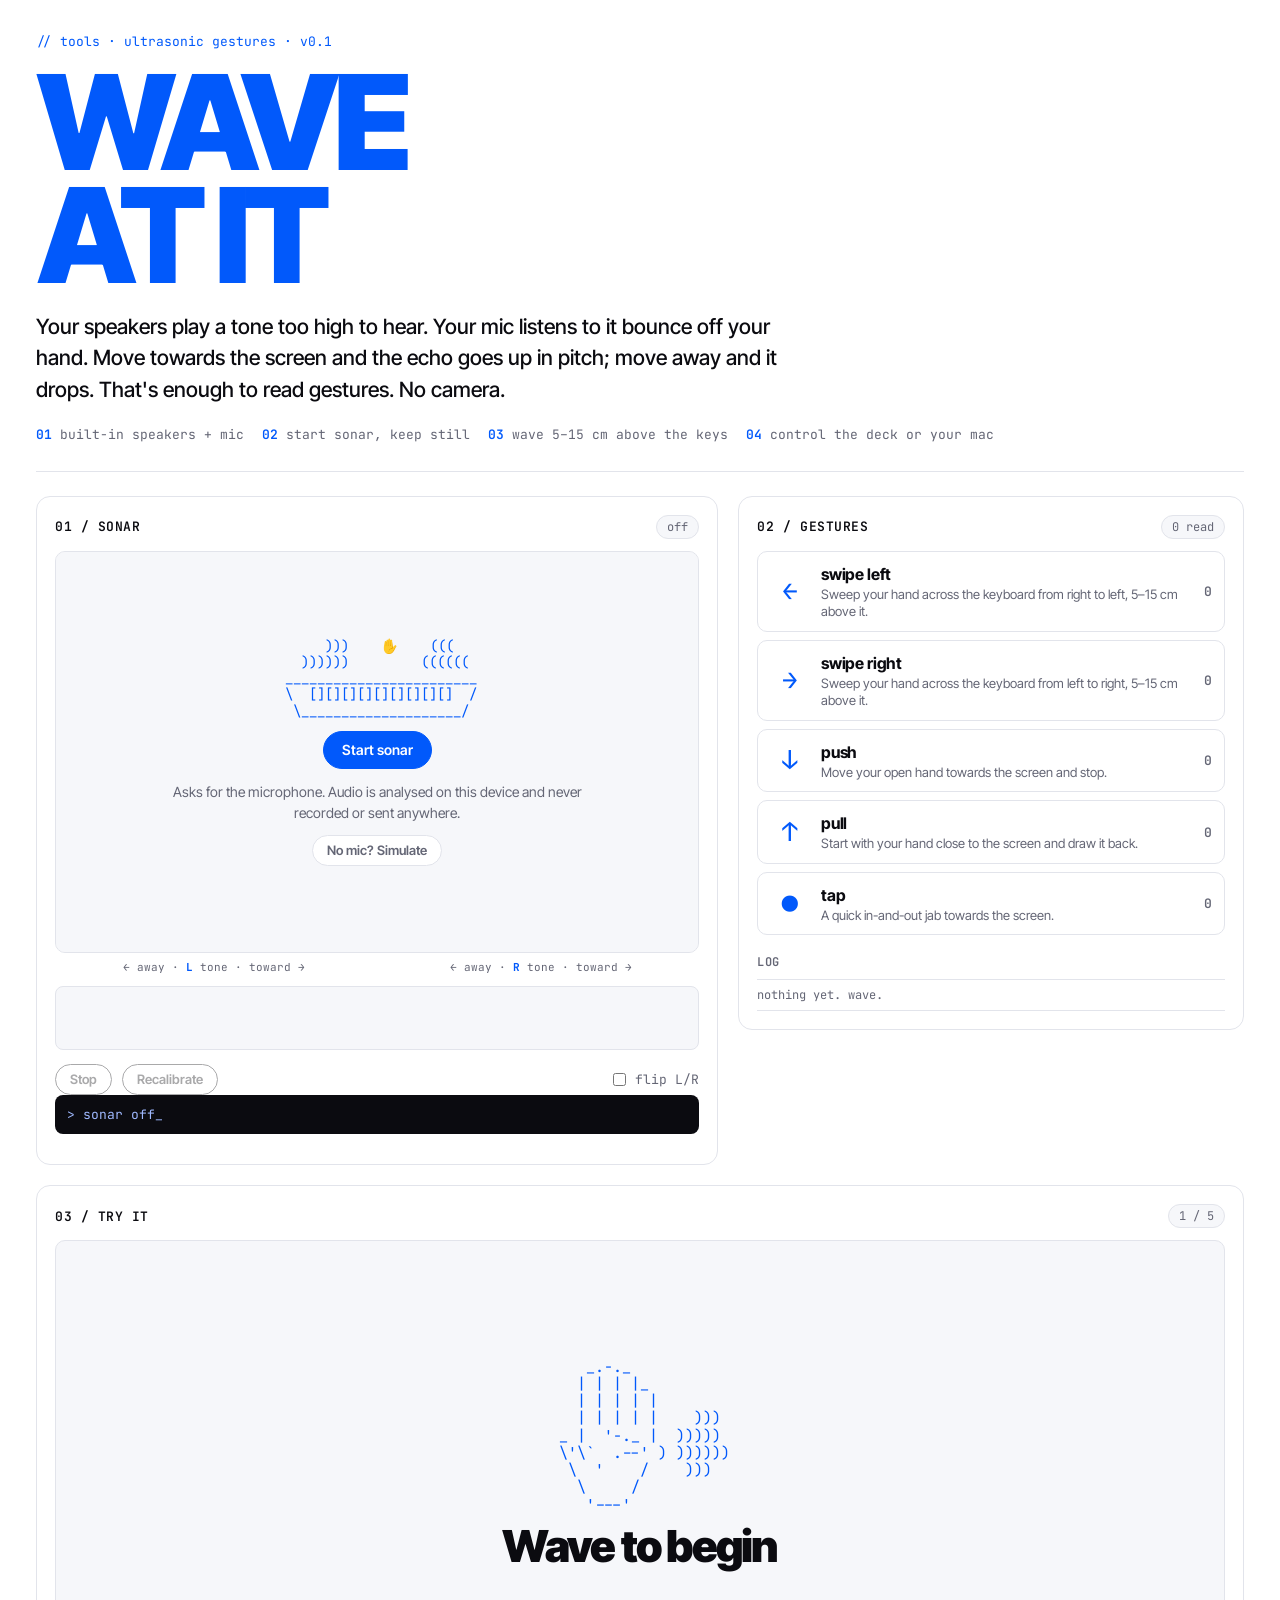
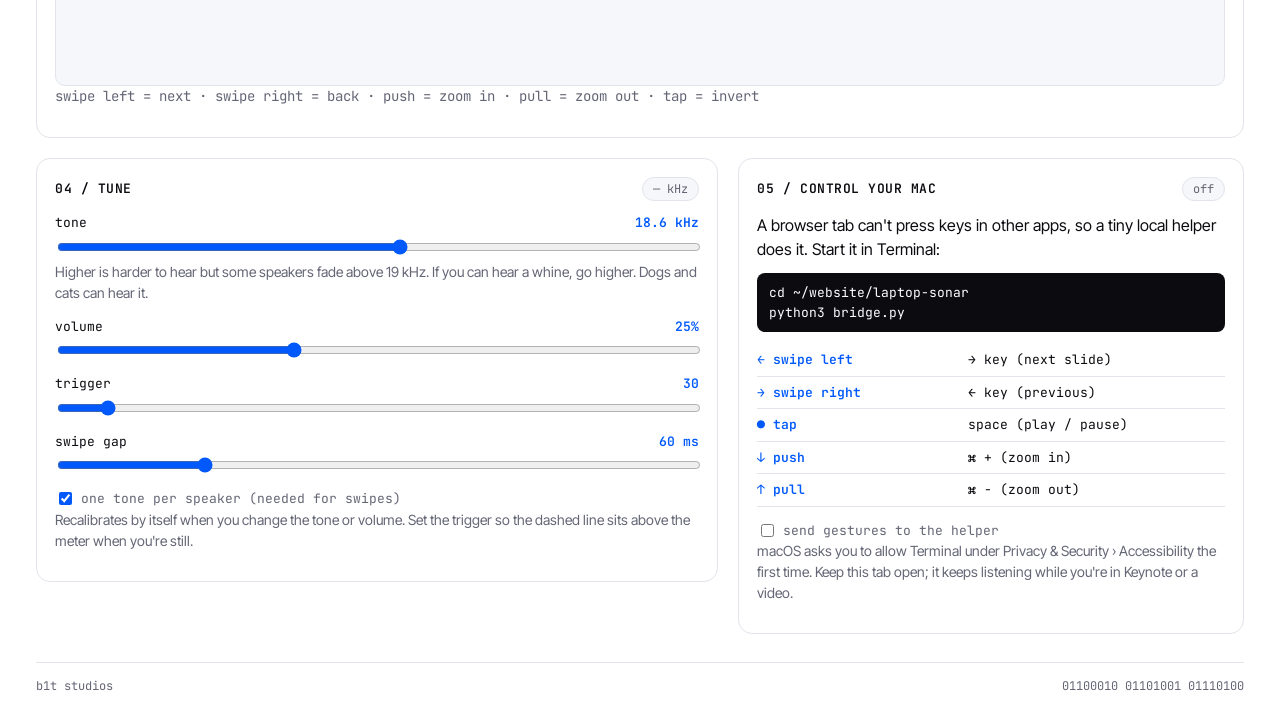
==== index.html @ 220f18c4 "Laptop Sonar: ultrasonic hand gestures in the browser Plays two near-ultrasonic tones (one per speak" ====
<!doctype html>
<html lang="en">
<head>
  <meta charset="utf-8">
  <meta name="viewport" content="width=device-width, initial-scale=1, viewport-fit=cover">
  <title>Laptop Sonar</title>
  <meta name="description" content="Wave at your laptop to control it. The speakers play an inaudible tone, the mic hears the Doppler echo off your hand. No camera. A B1T Studios tool.">
  <meta name="theme-color" content="#0159fb">
  <link rel="preconnect" href="https://fonts.googleapis.com">
  <link rel="preconnect" href="https://fonts.gstatic.com" crossorigin>
  <link href="https://fonts.googleapis.com/css2?family=Inter+Tight:wght@500;700;900&family=JetBrains+Mono:wght@400;600&display=swap" rel="stylesheet">
  <link rel="stylesheet" href="style.css">
</head>
<body>
  <header class="top">
    <p class="brandline mono">// tools · ultrasonic gestures · v0.1</p>
    <h1>WAVE<br>AT IT</h1>
    <p class="lede">Your speakers play a tone too high to hear. Your mic listens to it bounce off your hand. Move towards the screen and the echo goes up in pitch; move away and it drops. That's enough to read gestures. No camera.</p>
    <ol class="steps mono">
      <li><span>01</span> built-in speakers + mic</li>
      <li><span>02</span> start sonar, keep still</li>
      <li><span>03</span> wave 5–15 cm above the keys</li>
      <li><span>04</span> control the deck or your mac</li>
    </ol>
  </header>

  <main class="grid">
    <section class="panel" aria-labelledby="sonar-h">
      <div class="panel-head mono">
        <h2 id="sonar-h">01 / sonar</h2>
        <span id="status" class="pill">off</span>
      </div>

      <div class="stage" id="stage">
        <canvas id="fall" aria-label="Echo spectrum: left and right tones, newest at the top"></canvas>
        <div class="flash mono" id="flash" aria-hidden="true"><b id="flashGlyph"></b><span id="flashLabel"></span></div>
        <div class="hold mono" id="hold" hidden>hold still · listening to the room</div>
        <div class="stage-empty" id="stageEmpty">
          <pre class="ascii-art mono" aria-hidden="true">
      )))    ✋    (((
   ))))))         ((((((
 ________________________
 \  [][][][][][][][][]  /
  \____________________/</pre>
          <button id="startBtn" class="btn primary">Start sonar</button>
          <p class="note" id="startNote">Asks for the microphone. Audio is analysed on this device and never recorded or sent anywhere.</p>
          <button id="simBtn" class="btn small ghost">No mic? Simulate</button>
        </div>
      </div>
      <div class="scale mono" aria-hidden="true">
        <span>← away · <b>L</b> tone · toward →</span><span>← away · <b>R</b> tone · toward →</span>
      </div>

      <canvas id="meter" class="meter" aria-label="Motion level for each tone, with the trigger threshold"></canvas>

      <div class="row">
        <button id="stopBtn" class="btn small" disabled>Stop</button>
        <button id="calBtn" class="btn small" disabled>Recalibrate</button>
        <label class="toggle mono"><input type="checkbox" id="flipToggle"> flip L/R</label>
      </div>
      <div class="row sim" id="simBar" hidden>
        <span class="mono sim-label">simulate:</span>
      </div>

      <p class="readout mono" id="readout">&gt; sonar off_</p>
      <p class="note warn" id="warn"></p>
    </section>

    <section class="panel" aria-labelledby="g-h">
      <div class="panel-head mono">
        <h2 id="g-h">02 / gestures</h2>
        <span id="gCount" class="pill">0 read</span>
      </div>
      <ul class="gestures" id="gestures"></ul>
      <h3 class="mono sub-h">log</h3>
      <ol class="log mono" id="log"><li class="empty-log">nothing yet. wave.</li></ol>
    </section>

    <section class="panel wide" aria-labelledby="deck-h">
      <div class="panel-head mono">
        <h2 id="deck-h">03 / try it</h2>
        <span id="deckPos" class="pill">1 / 5</span>
      </div>
      <div class="deck" id="deck" tabindex="0" aria-roledescription="slide deck" aria-live="polite">
        <div class="slide" id="slide"><pre class="mono" id="slideArt"></pre><p class="slide-title" id="slideTitle"></p></div>
      </div>
      <p class="note mono">swipe left = next · swipe right = back · push = zoom in · pull = zoom out · tap = invert</p>
    </section>

    <section class="panel" aria-labelledby="tune-h">
      <div class="panel-head mono">
        <h2 id="tune-h">04 / tune</h2>
        <span class="pill" id="toneInfo">— kHz</span>
      </div>
      <label class="slider mono">tone <output id="baseOut"></output>
        <input type="range" id="base" min="17000" max="20000" step="100">
      </label>
      <p class="note">Higher is harder to hear but some speakers fade above 19 kHz. If you can hear a whine, go higher. Dogs and cats can hear it.</p>
      <label class="slider mono">volume <output id="volOut"></output>
        <input type="range" id="vol" min="0.05" max="0.6" step="0.01">
      </label>
      <label class="slider mono">trigger <output id="thrOut"></output>
        <input type="range" id="thr" min="10" max="300" step="1">
      </label>
      <label class="slider mono">swipe gap <output id="gapOut"></output>
        <input type="range" id="gap" min="0.02" max="0.2" step="0.005">
      </label>
      <div class="row">
        <label class="toggle mono left"><input type="checkbox" id="stereoToggle" checked> one tone per speaker (needed for swipes)</label>
      </div>
      <p class="note">Recalibrates by itself when you change the tone or volume. Set the trigger so the dashed line sits above the meter when you're still.</p>
    </section>

    <section class="panel" aria-labelledby="mac-h">
      <div class="panel-head mono">
        <h2 id="mac-h">05 / control your mac</h2>
        <span id="bridgeStatus" class="pill">off</span>
      </div>
      <p>A browser tab can't press keys in other apps, so a tiny local helper does it. Start it in Terminal:</p>
      <pre class="code mono">cd ~/website/laptop-sonar
python3 bridge.py</pre>
      <table class="map mono">
        <tbody>
          <tr><td>← swipe left</td><td>→ key (next slide)</td></tr>
          <tr><td>→ swipe right</td><td>← key (previous)</td></tr>
          <tr><td>● tap</td><td>space (play / pause)</td></tr>
          <tr><td>↓ push</td><td>⌘ + (zoom in)</td></tr>
          <tr><td>↑ pull</td><td>⌘ − (zoom out)</td></tr>
        </tbody>
      </table>
      <div class="row">
        <label class="toggle mono left"><input type="checkbox" id="bridgeToggle"> send gestures to the helper</label>
      </div>
      <p class="note">macOS asks you to allow Terminal under Privacy &amp; Security › Accessibility the first time. Keep this tab open; it keeps listening while you're in Keynote or a video.</p>
    </section>
  </main>

  <footer class="foot-brand mono">
    <span>b1t studios</span><span aria-hidden="true">01100010 01101001 01110100</span>
  </footer>

  <script type="module" src="app.js"></script>
</body>
</html>
---- style.css ----
:root {
  --bg: #ffffff;
  --surface: #f6f7fa;
  --ink: #0b0b10;
  --muted: #646675;
  --line: #e2e4eb;
  --blue: #0159fb;
  --blue-ink: #ffffff;
  --blue-soft: #e8efff;
  --warn: #9a5a00;
  --radius: 14px;
  --mono: "JetBrains Mono", ui-monospace, SFMono-Regular, Menlo, monospace;
  --grotesk: "Inter Tight", "Helvetica Neue", Arial, sans-serif;
}

* { box-sizing: border-box; }
[hidden] { display: none !important; }
html { -webkit-text-size-adjust: 100%; }
body {
  margin: 0 auto;
  background: var(--bg);
  color: var(--ink);
  font: 16px/1.5 var(--grotesk);
  padding: 0 16px 32px;
  max-width: 1240px;
}
.mono { font-family: var(--mono); }
a { color: var(--blue); }

/* Header */
.top { padding: 32px 0 26px; border-bottom: 1px solid var(--line); margin-bottom: 24px; }
.brandline { color: var(--blue); font-size: 13px; margin: 0 0 14px; }
h1 {
  font-weight: 900;
  font-size: clamp(56px, 11vw, 132px);
  line-height: .86;
  letter-spacing: -0.055em;
  margin: 0 0 18px;
  color: var(--blue);
}
.lede { font-size: clamp(17px, 2vw, 21px); max-width: 36em; margin: 0 0 20px; font-weight: 500; }
.steps { display: flex; flex-wrap: wrap; gap: 6px 18px; list-style: none; padding: 0; margin: 0; font-size: 13px; color: var(--muted); }
.steps span { color: var(--blue); font-weight: 600; }

/* Layout */
.grid { display: grid; grid-template-columns: minmax(0, 1.35fr) minmax(0, 1fr); gap: 20px; align-items: start; }
.wide { grid-column: 1 / -1; }
@media (max-width: 880px) { .grid { grid-template-columns: minmax(0, 1fr); } }

.panel { border: 1px solid var(--line); border-radius: var(--radius); padding: 18px; background: var(--bg); min-width: 0; }
.panel > p { margin: 0 0 12px; }
.panel-head { display: flex; justify-content: space-between; align-items: center; gap: 10px; margin-bottom: 12px; }
h2 { font-size: 13px; font-weight: 600; text-transform: uppercase; letter-spacing: .04em; margin: 0; }
.sub-h { font-size: 12px; font-weight: 600; text-transform: uppercase; letter-spacing: .04em; color: var(--muted); margin: 18px 0 8px; }

.pill { font-size: 12px; padding: 2px 10px; border-radius: 999px; background: var(--surface); color: var(--muted); border: 1px solid var(--line); white-space: nowrap; }
.pill.on { background: var(--blue); color: var(--blue-ink); border-color: var(--blue); }
.pill.warn { background: #fff4e5; color: var(--warn); border-color: #f3d8ae; }

/* Sonar stage */
.stage { position: relative; aspect-ratio: 16 / 10; border-radius: 10px; overflow: hidden; background: var(--surface); border: 1px solid var(--line); transition: box-shadow .2s; }
.stage canvas { position: absolute; inset: 0; width: 100%; height: 100%; display: block; }
.stage.hit { box-shadow: 0 0 0 4px var(--blue); }
.stage-empty { position: absolute; inset: 0; display: grid; place-content: center; justify-items: center; gap: 12px; text-align: center; padding: 16px; background: var(--surface); }
.stage-empty .note { max-width: 30em; margin: 0; }
.ascii-art { color: var(--blue); margin: 0; font-size: clamp(9px, 1.6vw, 14px); line-height: 1.15; text-align: left; }

.flash {
  position: absolute; inset: 0; display: grid; place-content: center; justify-items: center; gap: 4px;
  background: var(--blue); color: var(--blue-ink);
  opacity: 0; pointer-events: none; transition: opacity .35s ease;
}
.flash.show { opacity: .94; transition: none; }
.flash b { font-size: clamp(64px, 12vw, 128px); line-height: 1; font-weight: 600; }
.flash span { font-size: 15px; text-transform: uppercase; letter-spacing: .1em; }

.hold {
  position: absolute; left: 50%; top: 50%; transform: translate(-50%, -50%);
  background: var(--ink); color: #fff; font-size: 13px; padding: 8px 14px; border-radius: 999px;
  white-space: nowrap;
}

.scale { display: grid; grid-template-columns: 1fr 1fr; gap: 10px; font-size: 11px; color: var(--muted); text-align: center; margin-top: 6px; }
.scale b { color: var(--blue); }

.meter { display: block; width: 100%; height: 64px; margin-top: 10px; border-radius: 8px; background: var(--surface); border: 1px solid var(--line); }

/* Controls */
.row { display: flex; flex-wrap: wrap; align-items: center; gap: 10px; margin-top: 14px; }
.btn {
  font: 600 14px/1 var(--grotesk);
  border: 1px solid var(--ink);
  background: var(--bg);
  color: var(--ink);
  border-radius: 999px;
  padding: 11px 18px;
  cursor: pointer;
  transition: background .15s, color .15s, transform .1s;
  display: inline-flex; align-items: center; justify-content: center; gap: 8px;
}
.btn:hover:not(:disabled) { background: var(--ink); color: var(--bg); }
.btn:active:not(:disabled) { transform: scale(.98); }
.btn:disabled { opacity: .35; cursor: not-allowed; }
.btn.primary { background: var(--blue); border-color: var(--blue); color: var(--blue-ink); }
.btn.primary:hover:not(:disabled) { background: #0047d1; color: var(--blue-ink); }
.btn.small { padding: 8px 14px; font-size: 13px; }
.btn.ghost { border-color: var(--line); color: var(--muted); }
.btn:focus-visible, input:focus-visible, .deck:focus-visible { outline: 3px solid var(--blue); outline-offset: 2px; }

.sim { gap: 6px; }
.sim-label { font-size: 12px; color: var(--muted); margin-right: 4px; }
.sim .btn { font-family: var(--mono); font-weight: 400; }

.toggle { display: inline-flex; gap: 6px; align-items: center; font-size: 13px; color: var(--muted); margin-left: auto; cursor: pointer; }
.toggle.left { margin-left: 0; margin-right: auto; }
.toggle input { accent-color: var(--blue); }

.readout { margin: 14px 0 0; padding: 10px 12px; background: var(--ink); color: #9fb9ff; border-radius: 8px; font-size: 13px; white-space: pre; overflow: hidden; text-overflow: ellipsis; }
.readout b { color: #fff; font-weight: 600; }

.note { color: var(--muted); font-size: 14px; margin: 10px 0 0; }
.note.warn { color: var(--warn); }
.note:empty { display: none; }

/* Gestures */
.gestures { list-style: none; margin: 0; padding: 0; display: grid; gap: 8px; }
.gest { display: grid; grid-template-columns: 2.4em minmax(0, 1fr) auto; gap: 12px; align-items: center; padding: 10px 12px; border: 1px solid var(--line); border-radius: 10px; }
.gest .glyph { font: 600 26px/1 var(--mono); color: var(--blue); text-align: center; }
.gest b { display: block; font-size: 16px; letter-spacing: -0.01em; }
.gest small { display: block; font-size: 13px; color: var(--muted); line-height: 1.35; }
.gest output { font: 600 13px var(--mono); color: var(--muted); }
.gest.hit { animation: hit 1s ease; }
@keyframes hit { from { background: var(--blue); color: var(--blue-ink); } to { background: transparent; } }
.gest.hit .glyph, .gest.hit small, .gest.hit output { animation: hit-ink 1s ease; }
@keyframes hit-ink { from { color: var(--blue-ink); } }

.log { list-style: none; margin: 0; padding: 0; font-size: 12px; border-top: 1px solid var(--line); }
.log li { padding: 6px 0; border-bottom: 1px solid var(--line); display: flex; gap: 10px; white-space: nowrap; overflow: hidden; }
.log li span { color: var(--muted); }
.log li b { color: var(--blue); font-weight: 600; min-width: 8.5em; }
.log li i { font-style: normal; color: var(--muted); overflow: hidden; text-overflow: ellipsis; }
.log .empty-log { color: var(--muted); }

/* Deck */
.deck { position: relative; aspect-ratio: 21 / 8; min-height: 220px; border-radius: 10px; overflow: hidden; background: var(--surface); border: 1px solid var(--line); display: grid; place-items: center; }
.slide { --z: 1; transform: scale(var(--z)); display: grid; justify-items: center; gap: 10px; padding: 16px; transition: transform .35s cubic-bezier(.2, .8, .2, 1), opacity .25s; text-align: center; }
.slide pre { margin: 0; color: var(--blue); font-size: clamp(8px, 1.4vw, 15px); line-height: 1.15; text-align: left; }
.slide-title { margin: 0; font-weight: 900; font-size: clamp(22px, 4vw, 44px); letter-spacing: -0.04em; line-height: 1; }
.slide.out-left { transform: translateX(-30%) scale(var(--z)); opacity: 0; }
.slide.out-right { transform: translateX(30%) scale(var(--z)); opacity: 0; }
.deck.invert { background: var(--blue); }
.deck.invert .slide pre, .deck.invert .slide-title { color: var(--blue-ink); }

/* Tune */
.slider { display: grid; grid-template-columns: 1fr auto; gap: 4px 10px; font-size: 13px; margin: 0 0 4px; }
.slider + .note { margin: 0 0 14px; }
.slider + .slider { margin-top: 14px; }
.slider output { color: var(--blue); font-weight: 600; }
.slider input { grid-column: 1 / -1; width: 100%; accent-color: var(--blue); }

/* Mac bridge */
.code { background: var(--ink); color: #fff; border-radius: 8px; padding: 10px 12px; font-size: 13px; margin: 0 0 12px; overflow-x: auto; }
.map { width: 100%; border-collapse: collapse; font-size: 13px; }
.map td { padding: 6px 0; border-bottom: 1px solid var(--line); }
.map td:first-child { color: var(--blue); font-weight: 600; width: 45%; }

.foot-brand { display: flex; justify-content: space-between; flex-wrap: wrap; gap: 6px 16px; color: var(--muted); font-size: 12px; border-top: 1px solid var(--line); margin-top: 28px; padding-top: 14px; }

@media (prefers-reduced-motion: reduce) {
  .slide, .flash, .gest.hit { transition: none; animation: none; }
}
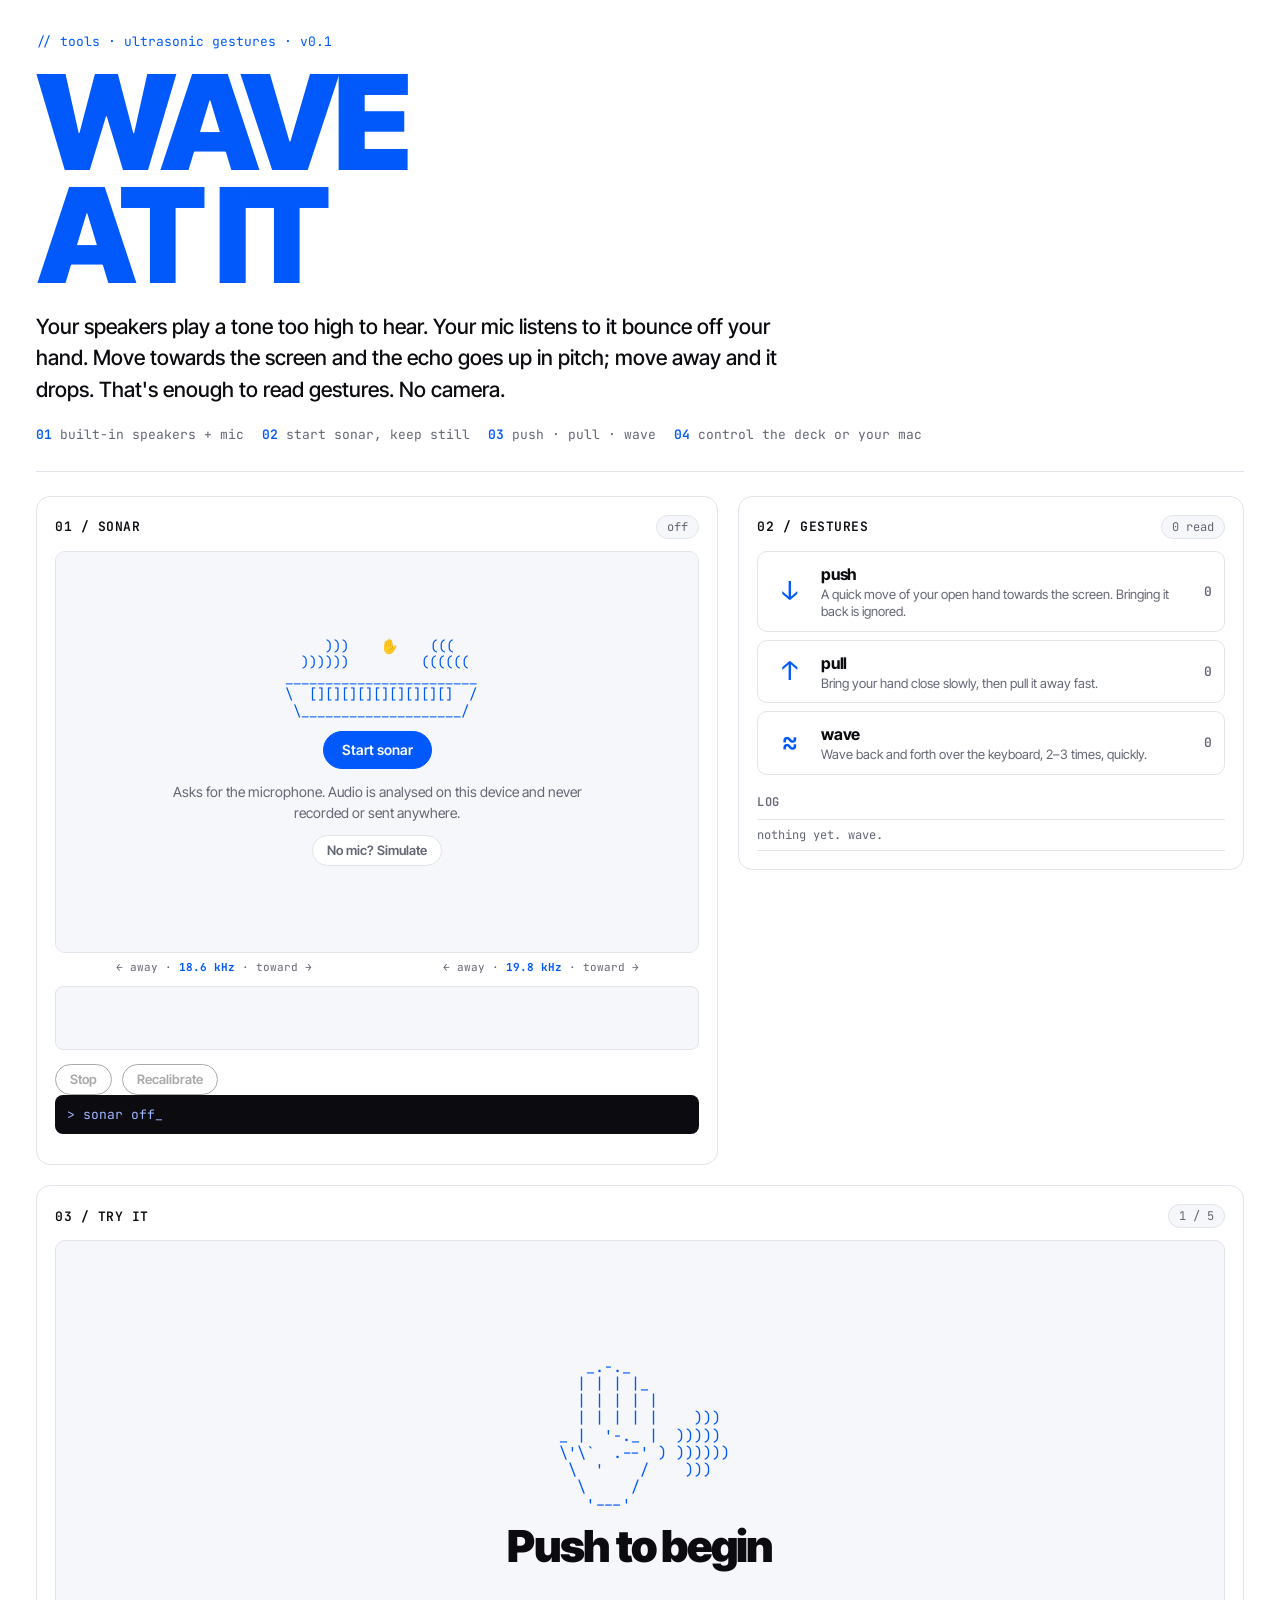
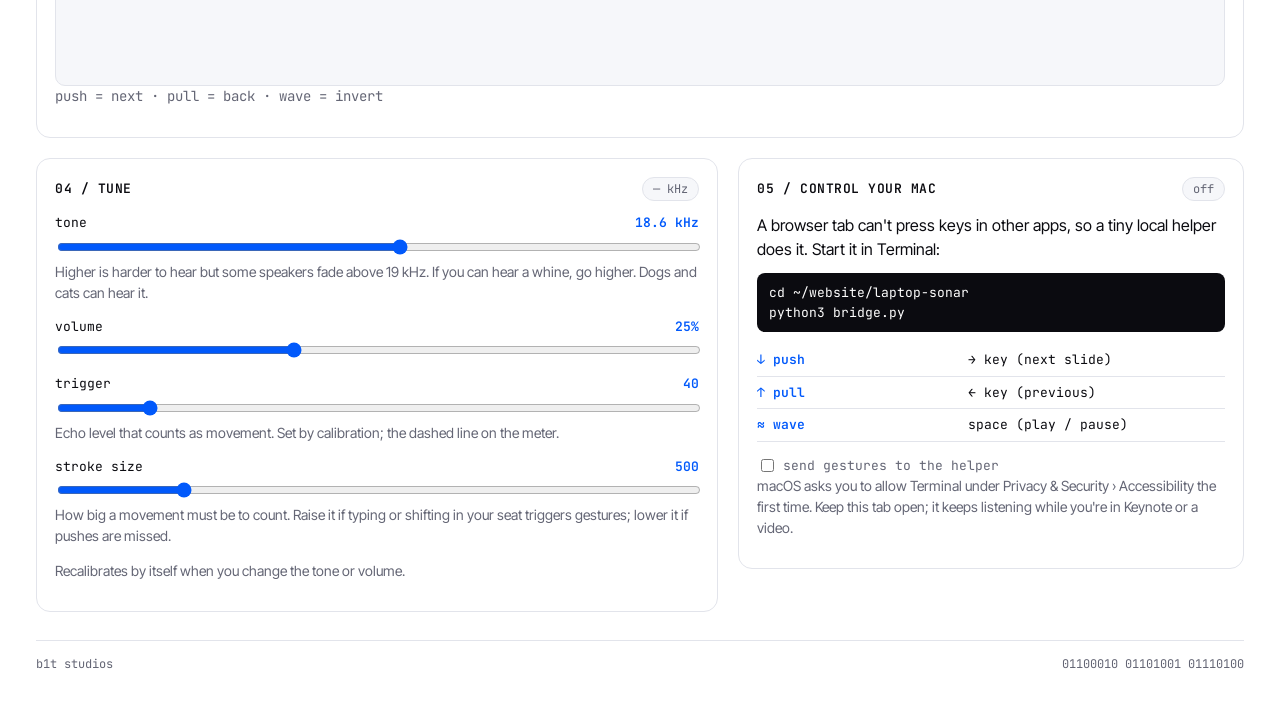
==== commit 86ab7596: "Rebuild detection from a real MacBook Air recording: push, pull, wave A voice-guided recording on an" ====
--- a/index.html
+++ b/index.html
@@ -19,7 +19,7 @@
     <ol class="steps mono">
       <li><span>01</span> built-in speakers + mic</li>
       <li><span>02</span> start sonar, keep still</li>
-      <li><span>03</span> wave 5–15 cm above the keys</li>
+      <li><span>03</span> push · pull · wave</li>
       <li><span>04</span> control the deck or your mac</li>
     </ol>
   </header>
@@ -48,7 +48,7 @@
         </div>
       </div>
       <div class="scale mono" aria-hidden="true">
-        <span>← away · <b>L</b> tone · toward →</span><span>← away · <b>R</b> tone · toward →</span>
+        <span>← away · <b>18.6 kHz</b> · toward →</span><span>← away · <b>19.8 kHz</b> · toward →</span>
       </div>
 
       <canvas id="meter" class="meter" aria-label="Motion level for each tone, with the trigger threshold"></canvas>
@@ -56,7 +56,6 @@
       <div class="row">
         <button id="stopBtn" class="btn small" disabled>Stop</button>
         <button id="calBtn" class="btn small" disabled>Recalibrate</button>
-        <label class="toggle mono"><input type="checkbox" id="flipToggle"> flip L/R</label>
       </div>
       <div class="row sim" id="simBar" hidden>
         <span class="mono sim-label">simulate:</span>
@@ -84,7 +83,7 @@
       <div class="deck" id="deck" tabindex="0" aria-roledescription="slide deck" aria-live="polite">
         <div class="slide" id="slide"><pre class="mono" id="slideArt"></pre><p class="slide-title" id="slideTitle"></p></div>
       </div>
-      <p class="note mono">swipe left = next · swipe right = back · push = zoom in · pull = zoom out · tap = invert</p>
+      <p class="note mono">push = next · pull = back · wave = invert</p>
     </section>
 
     <section class="panel" aria-labelledby="tune-h">
@@ -100,15 +99,14 @@
         <input type="range" id="vol" min="0.05" max="0.6" step="0.01">
       </label>
       <label class="slider mono">trigger <output id="thrOut"></output>
-        <input type="range" id="thr" min="10" max="300" step="1">
+        <input type="range" id="thr" min="15" max="200" step="1">
       </label>
-      <label class="slider mono">swipe gap <output id="gapOut"></output>
-        <input type="range" id="gap" min="0.02" max="0.2" step="0.005">
+      <p class="note">Echo level that counts as movement. Set by calibration; the dashed line on the meter.</p>
+      <label class="slider mono">stroke size <output id="strokeOut"></output>
+        <input type="range" id="stroke" min="150" max="2000" step="25">
       </label>
-      <div class="row">
-        <label class="toggle mono left"><input type="checkbox" id="stereoToggle" checked> one tone per speaker (needed for swipes)</label>
-      </div>
-      <p class="note">Recalibrates by itself when you change the tone or volume. Set the trigger so the dashed line sits above the meter when you're still.</p>
+      <p class="note">How big a movement must be to count. Raise it if typing or shifting in your seat triggers gestures; lower it if pushes are missed.</p>
+      <p class="note">Recalibrates by itself when you change the tone or volume.</p>
     </section>
 
     <section class="panel" aria-labelledby="mac-h">
@@ -121,11 +119,9 @@
 python3 bridge.py</pre>
       <table class="map mono">
         <tbody>
-          <tr><td>← swipe left</td><td>→ key (next slide)</td></tr>
-          <tr><td>→ swipe right</td><td>← key (previous)</td></tr>
-          <tr><td>● tap</td><td>space (play / pause)</td></tr>
-          <tr><td>↓ push</td><td>⌘ + (zoom in)</td></tr>
-          <tr><td>↑ pull</td><td>⌘ − (zoom out)</td></tr>
+          <tr><td>↓ push</td><td>→ key (next slide)</td></tr>
+          <tr><td>↑ pull</td><td>← key (previous)</td></tr>
+          <tr><td>≈ wave</td><td>space (play / pause)</td></tr>
         </tbody>
       </table>
       <div class="row">
--- a/style.css
+++ b/style.css
@@ -169,3 +169,4 @@
 @media (prefers-reduced-motion: reduce) {
   .slide, .flash, .gest.hit { transition: none; animation: none; }
 }
+.note + .slider { margin-top: 14px; }
